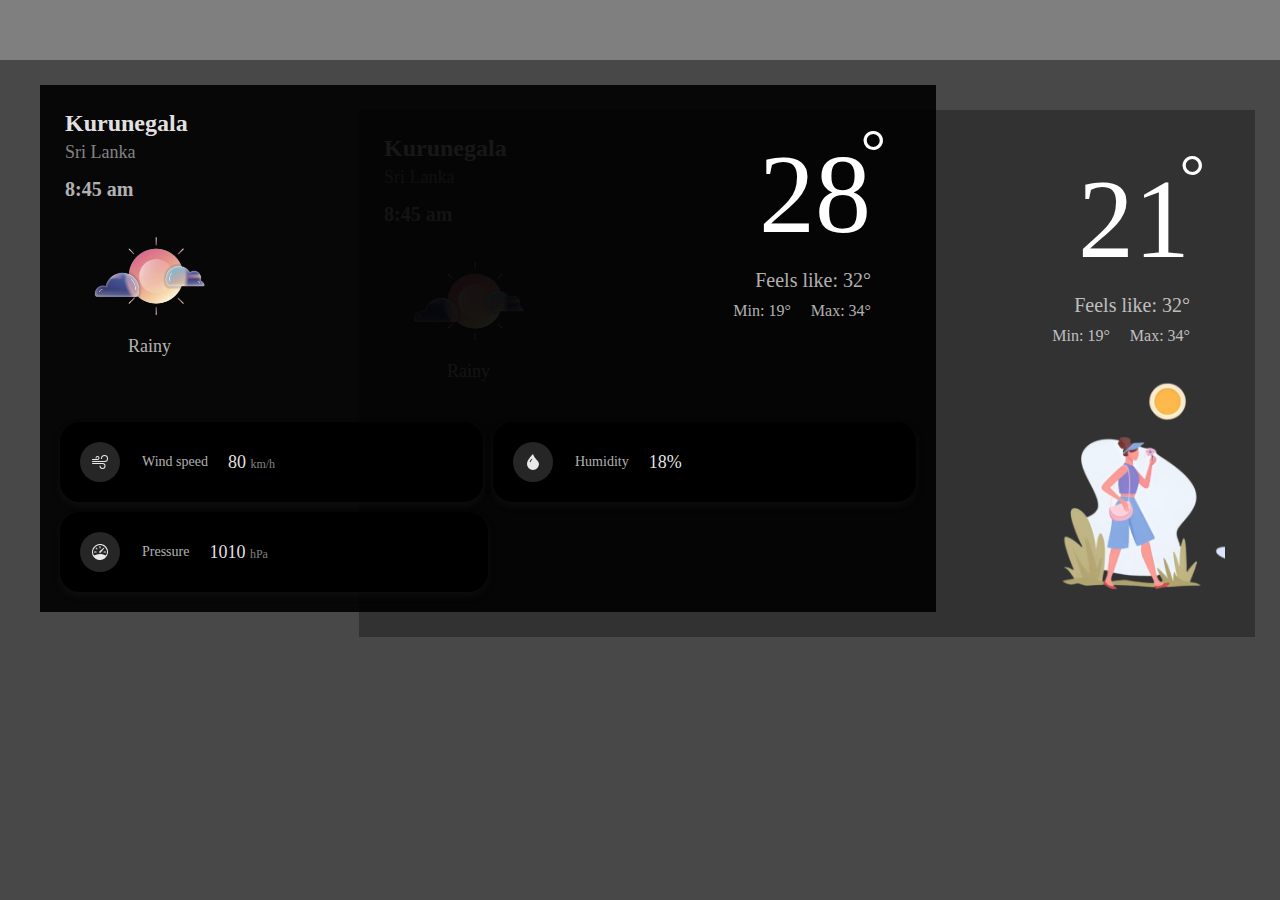
==== app.html @ a77a09a6 "file path for imgs" ====
<!DOCTYPE html>
<html lang="en">
<head>
  <meta charset="UTF-8">
  <meta name="viewport" content="width=device-width, initial-scale=1.0">
  <title>WeatherBond - weather together</title>
  <link rel="stylesheet" href="app.css">
</head>
<body>
  <section class="header">

  </section>

  <!-- the weather card section -->

  <section class="card-container">
    <div class="card" id="card-1">
        <div class="card-inner">
            <div class="card-top">
                <div class="card-top-left">
                    <div class="location">
                        <p class="city" id="city-name-1">Kurunegala</p>
                        <p class="country" id="country-name-1">Sri Lanka</p>
                    </div>
                    <div class="time" id="current-time-1">8:45 am</div>
                    <div class="weather-img">
                        <img id="weather-icon-1" src="weather-img/w-sunny.png" alt="Weather Icon">
                        <div class="weather-tag" id="weather-description-1">Rainy</div>
                    </div>
                </div>
                <div class="card-top-right">
                    <div class="temperature" id="temperature-1">28<span class="degree">&#176</span></div>
                    <div class="temp-feel-like" id="feels-like-1">Feels like:<span id="feels-like-temp-1"> 32&#176</span></div>
                    <div class="temp-min-max">
                        <span class="temp-min" id="temp-min-1">Min: 19&#176</span>
                        <span class="temp-max" id="temp-max-1">Max: 34&#176</span>
                    </div>
                </div>
            </div>
            <div class="card-bottom">
                <div class="bottom-top">
                    <div class="info-card" id="info-card-1-1">
                        <div class="info-svg">
                            <svg xmlns="http://www.w3.org/2000/svg" width="16" height="16" fill="currentColor" class="bi bi-wind" viewBox="0 0 16 16">
                                <path d="M12.5 2A2.5 2.5 0 0 0 10 4.5a.5.5 0 0 1-1 0A3.5 3.5 0 1 1 12.5 8H.5a.5.5 0 0 1 0-1h12a2.5 2.5 0 0 0 0-5m-7 1a1 1 0 0 0-1 1 .5.5 0 0 1-1 0 2 2 0 1 1 2 2h-5a.5.5 0 0 1 0-1h5a1 1 0 0 0 0-2M0 9.5A.5.5 0 0 1 .5 9h10.042a3 3 0 1 1-3 3 .5.5 0 0 1 1 0 2 2 0 1 0 2-2H.5a.5.5 0 0 1-.5-.5"/>
                            </svg>
                        </div>
                        <div class="info-content">
                            <span class="info-content-name">Wind speed</span>
                            <span class="info-content-value" id="wind-speed-1">80 <span class="little-text">km/h</span></span>
                        </div>
                    </div>
                    <div class="info-card" id="info-card-2-1">
                        <div class="info-svg">
                            <svg xmlns="http://www.w3.org/2000/svg" width="16" height="16" fill="currentColor" class="bi bi-droplet-fill" viewBox="0 0 16 16">
                                <path d="M8 16a6 6 0 0 0 6-6c0-1.655-1.122-2.904-2.432-4.362C10.254 4.176 8.75 2.503 8 0c0 0-6 5.686-6 10a6 6 0 0 0 6 6M6.646 4.646l.708.708c-.29.29-1.128 1.311-1.907 2.87l-.894-.448c.82-1.641 1.717-2.753 2.093-3.13"/>
                            </svg>
                        </div>
                        <div class="info-content">
                            <span class="info-content-name">Humidity</span>
                            <span class="info-content-value" id="humidity-1">18%</span>
                        </div>
                    </div>
                </div>
                <div class="bottom-bottom">
                    <div class="info-card" id="info-card-3-1">
                        <div class="info-svg">
                            <svg xmlns="http://www.w3.org/2000/svg" width="16" height="16" fill="currentColor" class="bi bi-speedometer" viewBox="0 0 16 16">
                                <path d="M8 2a.5.5 0 0 1 .5.5V4a.5.5 0 0 1-1 0V2.5A.5.5 0 0 1 8 2M3.732 3.732a.5.5 0 0 1 .707 0l.915.914a.5.5 0 1 1-.708.708l-.914-.915a.5.5 0 0 1 0-.707M2 8a.5.5 0 0 1 .5-.5h1.586a.5.5 0 0 1 0 1H2.5A.5.5 0 0 1 2 8m9.5 0a.5.5 0 0 1 .5-.5h1.5a.5.5 0 0 1 0 1H12a.5.5 0 0 1-.5-.5m.754-4.246a.39.39 0 0 0-.527-.02L7.547 7.31A.91.91 0 1 0 8.85 8.569l3.434-4.297a.39.39 0 0 0-.029-.518z"/>
                                <path fill-rule="evenodd" d="M6.664 15.889A8 8 0 1 1 9.336.11a8 8 0 0 1-2.672 15.78zm-4.665-4.283A11.95 11.95 0 0 1 8 10c2.186 0 4.236.585 6.001 1.606a7 7 0 1 0-12.002 0"/>
                            </svg>
                        </div>
                        <div class="info-content">
                            <span class="info-content-name">Pressure</span>
                            <span class="info-content-value" id="pressure-1">1010 <span class="little-text">hPa</span></span>
                        </div>
                    </div>
                </div>
            </div>
        </div>
    </div>
    
    <div class="card" id="card-2">
        <div class="card-inner">
            <div class="card-top">
                <div class="card-top-left">
                    <div class="location">
                        <p class="city" id="city-name-2">Kurunegala</p>
                        <p class="country" id="country-name-2">Sri Lanka</p>
                    </div>
                    <div class="time" id="current-time-2">8:45 am</div>
                    <div class="weather-img">
                        <img id="weather-icon-2" src="/weather-img/w-sunny.png" alt="Weather Icon">
                        <div class="weather-tag" id="weather-description-2">Rainy</div>
                    </div>
                </div>
                <div class="card-top-right">
                    <div class="temperature" id="temperature-2">21<span class="degree">&#176</span></div>
                    <div class="temp-feel-like" id="feels-like-2">Feels like: <span id="feels-like-temp-1"> 32&#176</span></div>
                    <div class="temp-min-max">
                        <span class="temp-min" id="temp-min-2">Min: 19&#176</span>
                        <span class="temp-max" id="temp-max-2">Max: 34&#176</span>
                    </div>
                </div>
            </div>
            <div class="card-person">
                <img src="/weather-img/g-sunny.png" alt="">
            </div>
        </div>
    </div>
</section>


<script src="app.js"></script>
</body>
</html>
---- app.css ----
*{
  margin: 0;
  padding: 0;
  box-sizing: border-box;
}

:root{
--white : white;
--white-400 : rgba(255, 255, 255, 0.9);
--white-300 :  rgba(255, 255, 255, 0.7);
--white-200 :  rgba(255, 255, 255, 0.5);
--white-100 :  rgba(255, 255, 255, 0.3);
--black : black;
--black-400 : rgba(0, 0, 0, 0.9);
--black-300 : rgba(0, 0, 0, 0.7);
--black-200 : rgba(0, 0, 0, 0.5);
--black-100 : rgba(0, 0, 0, 0.3);
--main-font: Arial, sans-serif;
--sec-font:"Montserrat" ,Arial;
--gender-pink :hsl(4, 75%, 80%);
--gender-bg-pink:#F8F1F7;
--gender-blue :hsl(235, 75%, 80%);
--gender-bg-blue:#F1F3F8; 
    
}

body{
  width: 100dvw;
  min-height: 100vh;
  background-color: #000000b7;   
  min-width: 360px;
  overflow-x: hidden;
  
}

.header{
  width: 100%;
  height: 60px;
  background-color: var(--white-100);

}

.card-container{
  height: 40%;
  width: 100%;
  padding: 25px;
  position: relative;
}

.card {
  width: 70%;
  height: auto;
  position: absolute;
  display: flex;
  flex-direction: column;
  background-size: cover;
  background-repeat: no-repeat;
  background-position: center;
}

#card-1 {
  background-color:var(--black-400);
  top: 25px;
  left: 40px;
  z-index: 2;
}

#card-2 {
  background-color: var(--black-100);
  top: 50px;
  left: calc(30% - 25px);
  z-index: 1;
}
.card-inner{
  width: 100%;
  height: 100%;
  display: flex;
  flex-direction: column;
  justify-content: flex-start;
  align-items: center;
  }

.card-top{
  padding: 25px;
  width: 100%;
  display: flex;
  flex-direction: row;
  justify-content: space-evenly;
}

.card-top-left{
  width: 50%;
  display: flex;
  flex-direction: column;
  gap: 15px;
  justify-content: flex-start;
  align-items: flex-start;
}

.location{
  width: 100%;
  display: flex;
  flex-direction: column;
  gap: 5px;
  justify-content: flex-start;
  align-items: flex-start;
}

.city{
  color: var(--white-400);
  font-size: 24px;
  font-weight: 700;
}

.country{
  color: var(--white-200);
  font-size: 18px;
  font-weight: 200;
}

.time{
  color: var(--white-300);
  font-size: 20px;
  font-weight: 700;
}

.weather-img{
  width: 40%;
  height: auto;
  display: flex;
  flex-direction: column;
  justify-content: center;
  padding: 20px 40px;
  gap: 20px;
  align-items:center;
  
}

.weather-tag{
  color: var(--white-300);
  font-size: 18px;
}

.weather-img > img{
  width: auto;
  height: 80px;
}


.card-top-right{  
  padding: 20px 40px;
  width: 50%;
  display: flex;
  flex-direction: column;
  gap: 10px;
  justify-content: flex-start;
  align-items: flex-end;
  gap: 10px;
}

.temperature{
  font-size: 7rem;
  color: var(--white);
}

.degree{
  position: absolute;
  top: 30px;
  right: 50px;
  font-size: 4rem;
}

.temp-feel-like{
  font-size: 20px;
  color: var(--white-300);
}

.temp-min-max{
  display: flex;
  flex-direction: row;
  justify-content: flex-end;
  gap: 20px;
  align-items: center;
  font-size: 16px;
  color: var(--white-300);
}

.card-bottom{
  width: 100%;
  padding: 20px;
  display: flex;
  flex-direction: column;
  gap: 10px;
  justify-content: space-evenly;
  align-items: center;
}

.bottom-top{
  width: 100%;
  display: flex;
  flex-direction: row;
  gap: 10px;
  justify-content: space-evenly;
  align-items: center;
}

.info-card{
  width: 50%;
  padding: 20px;
  background-color:black;
  border-radius: 20px;
  box-shadow: 0 4px 8px rgba(47, 47, 47, 0.192);
  display: flex;
  flex-direction: row;
  gap: 10px;
  align-items: center;
  justify-content: flex-start;
}

.info-svg{
  width: 40px;
    height: 40px;
    background-color: rgba(135, 133, 133, 0.288);
    box-shadow: 0 4px 8px rgba(0, 0, 0, 0.192);
    border-radius: 50%;
    display: flex;
    justify-content: center;
    align-items: center;
    margin-right: 12px;
}

.info-svg > svg{
  fill: var(--white-400);
}

.info-content{
  display: flex;
  flex-direction: row;
  justify-content: flex-start;
  align-items: center;
  gap: 20px;
  color: var(--white-300);
}

.info-content-name{
  font-size: 14px;
}

.little-text{
  font-size: 12px;
  align-self: flex-end;
  color: var(--white-200);
}

.info-content-value{
  font-size: 18px;
  color: var(--white-400);
}

.bottom-bottom{
  width: 100%;
  display: flex;
  flex-direction: row;
  gap: 10px;
  justify-content: start;
  align-items: center;
}

.card-person {
  height: 60%;
  width: 100%;
  height: 210px;
 
}

.card-person>img{
  height: 280px;
  position: absolute;
  bottom: 20px;
  right: 30px;
}

@media (max-width: 1000px) {
 
  #card-1 {
    left: 20px;
  }
  
  #card-2 {
    left: calc(30% - 20px);
  }

  .temperature {
    font-size: 6em; 
  }
  .degree{
    position: absolute;
    top: 35px;
    right: 55px;
    font-size: 3rem;
  }
 
}

@media (max-width: 760px) {
 
  #card-1 {
    left: 10px;
  }
  
  #card-2 {
    left: calc(30% - 10px);
  }

  .temperature {
    font-size: 6em; 
  }

  .info-card{
    justify-content: space-between;
    padding-right: 40px;
  }

  .info-content{
    flex-direction: column;
    gap: 10px;
    align-items: flex-end;
  }

  .card-person {
    height: 80%;
    width: 100%;
    height: 230px;
   
  }

  .card-person>img{
    height: 380px;
    position: absolute;
    bottom: -20px;
    right: 0;
  }

  .card-top-right{  
    padding: 20px;
  }

  .degree{
    position: absolute;
    top: 35px;
    right: 35px;
    font-size: 3rem;
  }


}

@media (max-width: 620px) {
 
  #card-1 {
    left: 10px;
  }
  
  #card-2 {
    left: calc(30% - 10px);
  }

  .temperature {
    font-size: 6em; 
  }

  .degree{
    top: 30px;
    right: 20px;
    font-size: 3rem;
  }

  .info-card{
    flex-direction: column;
    justify-content: center;
    align-items: center;
    padding: 20px;
  }

  .info-content{
    flex-direction: column;
    align-items: center;
    white-space: nowrap;         /* Prevents the text from wrapping */
    overflow: hidden;           /* Hides any overflowed text */
    text-overflow: ellipsis;  
  }

  .info-svg{
    width: 40px;
      height: 40px;
      margin: auto;
  }

  .card-person {
    height: 80%;
    width: 100%;
    height: 320px;
   
  }

  .card-person>img{
    height: 380px;
    position: absolute;
    bottom: -20px;
    right: -30px;
  }

  .card-top-right{  
    padding: 10px;
  }

  .temp-feel-like{
    font-size: 18px;
    color: var(--white-400);
  }
  
  .temp-min-max{
    flex-direction: column;
    justify-content: flex-end;
    gap: 0;
    align-items: center;
    font-size: 14px;
    color: var(--white-400);
  }
}

@media (max-width: 520px) {
 
  #card-1 {
    left: 10px;
  }
  
  #card-2 {
    left: calc(30% - 10px);
  }

  .temperature {
    font-size: 4.5em; 
  }

  .degree{
    top: 30px;
    right: 20px;
    font-size: 2.5rem;
  }
 

  .card-person {
    height: 80%;
    width: 100%;
    height: 180px;
   
  }

  .card-person>img{
    height: 300px;
    position: absolute;
    bottom: -20px;
    right: -20px;
  }

  .card-top-right{  
    padding: 10px;
  }

  .temp-feel-like{
    margin-right: -10px;
    display: flex;
    flex-direction: column;
    align-items: flex-end;
    font-size: 16px;
    color: var(--white-400);
  }
  
  .temp-min-max{
    margin-right: -10px;
    flex-direction: column;
    justify-content: flex-end;
    gap: 0;
    align-items: center;
    font-size: 14px;
    color: var(--white-300);
  }

  .card-top-left{
    margin-top: 20px;
  }
  
  .location{
    width: 100%;
    display: flex;
    flex-direction: column;
    gap: 5px;
    justify-content: flex-start;
    align-items: flex-start;
  }
  
  .city{
    color: var(--white-400);
    font-size: 18px;
    font-weight: 700;
  }
  
  .country{
    color: var(--white-200);
    font-size: 14px;
    font-weight: 200;
  }
  
  .time{
    color: var(--white-300);
    font-size: 18px;
    font-weight: 700;
  }

  .card-bottom {
    width: 100%;
    padding: 20px 20px 20px 10px;
    display: flex;
    flex-direction: row;
    gap: 10px;
    justify-content: space-between;
    align-items: flex-start;
  }
  
  .bottom-top,
  .bottom-bottom {
    display: flex;
    flex-direction: row;
    gap: 10px;
    justify-content: flex-start;
    align-items: flex-start;
  }

  .bottom-top{
    width: 66.6%;
  }

  .bottom-bottom{
    width: 33.3%;
  }
  
  .info-card {
    width: calc(50% - 5px); /* Adjust the width to fit two cards per row with a gap */
    
    background-color: black;
    border-radius: 20px;
    box-shadow: 0 4px 8px rgba(47, 47, 47, 0.192);
    display: flex;
    flex-direction: column;
    gap: 10px;
    align-items: center;
    justify-content: flex-start;
  }

#info-card-3-1{
  width: 100%;
}
  
  .info-svg {
    width: 40px;
    height: 40px;
    background-color: rgba(135, 133, 133, 0.288);
    box-shadow: 0 4px 8px rgba(0, 0, 0, 0.192);
    border-radius: 50%;
    display: flex;
    justify-content: center;
    align-items: center;
    margin-bottom: 10px;
  }
  
  .info-svg > svg {
    fill: var(--white-400);
  }
  
  .info-content {
    display: flex;
    flex-direction: column;
    justify-content: flex-start;
    align-items: center;
    gap: 10px;
    color: var(--white-300);
  }
  
  .info-content-name {
    font-size: 14px;
    display: none;
  }
  
  .little-text {
    font-size: 12px;
    align-self: center;
    color: var(--white-200);
  }
  
  .info-content-value {
    display: flex;
    flex-direction: column;
    align-items: center;
    font-size: 18px;
    color: var(--white-400);
  }
  
  
}
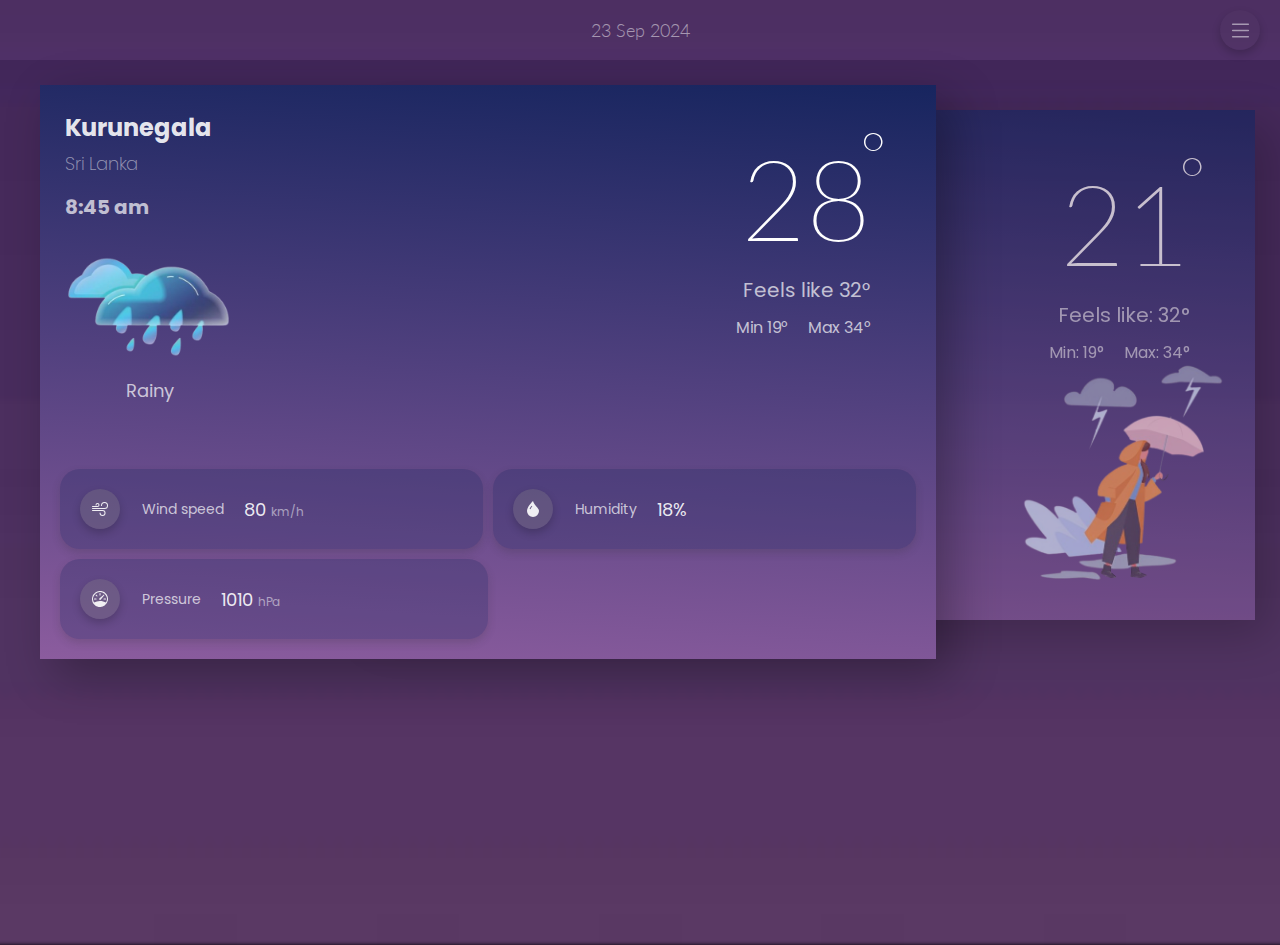
==== commit 4d4cf68a: "add colors for ui -- hard coded values" ====
--- a/app.html
+++ b/app.html
@@ -8,7 +8,12 @@
 </head>
 <body>
   <section class="header">
-
+    <div class="day" id="day">23 Sep 2024</div>
+    <div class="nav-btn">
+      <svg xmlns="http://www.w3.org/2000/svg" width="16" height="16" fill="currentColor" class="bi bi-list" viewBox="0 0 16 16">
+        <path fill-rule="evenodd" d="M2.5 12a.5.5 0 0 1 .5-.5h10a.5.5 0 0 1 0 1H3a.5.5 0 0 1-.5-.5m0-4a.5.5 0 0 1 .5-.5h10a.5.5 0 0 1 0 1H3a.5.5 0 0 1-.5-.5m0-4a.5.5 0 0 1 .5-.5h10a.5.5 0 0 1 0 1H3a.5.5 0 0 1-.5-.5"/>
+      </svg>
+    </div>
   </section>
 
   <!-- the weather card section -->
@@ -24,16 +29,16 @@
                     </div>
                     <div class="time" id="current-time-1">8:45 am</div>
                     <div class="weather-img">
-                        <img id="weather-icon-1" src="weather-img/w-sunny.png" alt="Weather Icon">
+                        <img id="weather-icon-1" src="weather-img/w-rainy.png" alt="Weather Icon">
                         <div class="weather-tag" id="weather-description-1">Rainy</div>
                     </div>
                 </div>
                 <div class="card-top-right">
                     <div class="temperature" id="temperature-1">28<span class="degree">&#176</span></div>
-                    <div class="temp-feel-like" id="feels-like-1">Feels like:<span id="feels-like-temp-1"> 32&#176</span></div>
+                    <div class="temp-feel-like" id="feels-like-1">Feels like <span id="feels-like-temp-1"> 32&#176</span></div>
                     <div class="temp-min-max">
-                        <span class="temp-min" id="temp-min-1">Min: 19&#176</span>
-                        <span class="temp-max" id="temp-max-1">Max: 34&#176</span>
+                        <span class="temp-min" id="temp-min-1">Min 19&#176</span>
+                        <span class="temp-max" id="temp-max-1">Max 34&#176</span>
                     </div>
                 </div>
             </div>
@@ -83,18 +88,18 @@
     <div class="card" id="card-2">
         <div class="card-inner">
             <div class="card-top">
-                <div class="card-top-left">
+                <div class="card-top-left" id="card-top-left-2">
                     <div class="location">
                         <p class="city" id="city-name-2">Kurunegala</p>
                         <p class="country" id="country-name-2">Sri Lanka</p>
                     </div>
                     <div class="time" id="current-time-2">8:45 am</div>
                     <div class="weather-img">
-                        <img id="weather-icon-2" src="/weather-img/w-sunny.png" alt="Weather Icon">
+                        <img id="weather-icon-2" src="weather-img/w-snow.png" alt="Weather Icon">
                         <div class="weather-tag" id="weather-description-2">Rainy</div>
                     </div>
                 </div>
-                <div class="card-top-right">
+                <div class="card-top-right" id="card-top-right-2">
                     <div class="temperature" id="temperature-2">21<span class="degree">&#176</span></div>
                     <div class="temp-feel-like" id="feels-like-2">Feels like: <span id="feels-like-temp-1"> 32&#176</span></div>
                     <div class="temp-min-max">
@@ -104,7 +109,7 @@
                 </div>
             </div>
             <div class="card-person">
-                <img src="/weather-img/g-sunny.png" alt="">
+                <img src="/weather-img/g-storm.png" alt="">
             </div>
         </div>
     </div>
@@ -113,4 +118,4 @@
 
 <script src="app.js"></script>
 </body>
-</html>
+</html>--- a/app.css
+++ b/app.css
@@ -1,3 +1,6 @@
+@import url("https://fonts.googleapis.com/css2?family=Lato:wght@200;300;400&display=swap");
+@import url("https://fonts.googleapis.com/css2?family=Poppins:wght@300;400;700;900&display=swap");
+
 *{
   margin: 0;
   padding: 0;
@@ -15,8 +18,8 @@
 --black-300 : rgba(0, 0, 0, 0.7);
 --black-200 : rgba(0, 0, 0, 0.5);
 --black-100 : rgba(0, 0, 0, 0.3);
---main-font: Arial, sans-serif;
---sec-font:"Montserrat" ,Arial;
+--main-font: 'Poppins', sans-serif;
+--sec-font:"Lato" ,Arial;
 --gender-pink :hsl(4, 75%, 80%);
 --gender-bg-pink:#F8F1F7;
 --gender-blue :hsl(235, 75%, 80%);
@@ -25,19 +28,71 @@
 }
 
 body{
+  position: relative;
   width: 100dvw;
   min-height: 100vh;
-  background-color: #000000b7;   
+  background-color: black;
   min-width: 360px;
   overflow-x: hidden;
-  
+  font-family: var(--main-font);
+ 
+}
+
+body::before {
+  content: "";
+  position: absolute;
+  top: 0;
+  left: 0;
+  width: 100%;
+  height: 100%;
+  background-repeat: no-repeat;
+  background-size: cover; /* Ensures the image covers the entire background */
+  background-position: center; /* Centers the background image */
+  background-attachment: fixed;
+  background-image: url('weather-img/bg.jpg');
+  filter: blur(2px); /* Adjust the blur level as needed */
+  z-index: -1; /* Places the background behind the content */
+  transform: scale(1.1); /* Prevents edges from becoming visible due to blur */
 }
 
 .header{
   width: 100%;
   height: 60px;
-  background-color: var(--white-100);
-
+  background-color: #a670bb25 ;
+  display: flex;
+  flex-direction: row;
+  justify-content:center;
+  align-items: center;
+  padding-inline: 20px;
+
+}
+
+.day{
+  font-size: 18px;
+  font-family: var(--sec-font);
+  color: var(--white-200);
+  font-weight: 300;
+}
+
+.nav-btn{
+  position: absolute;
+  top: 10px;
+  right: 20px;
+  width: 40px;
+  height: 40px;
+  background-color: rgba(135, 133, 133, 0.036);
+  box-shadow: 0 4px 8px rgba(0, 0, 0, 0.192);
+  border-radius: 50%;
+  display: flex;
+  justify-content: center;
+  align-items: center;
+  cursor: pointer;
+}
+
+.nav-btn>svg{
+  fill: var(--white-200);
+  width:25px;
+  height: auto;
 }
 
 .card-container{
@@ -54,15 +109,22 @@
   display: flex;
   flex-direction: column;
   background-size: cover;
+  background: linear-gradient(184deg, #17255F 0%, #8B5C9E 100%);
   background-repeat: no-repeat;
   background-position: center;
+  box-shadow: 15px 15px 45px rgba(0, 0, 0, 0.3);
 }
 
 #card-1 {
-  background-color:var(--black-400);
+  background-color:var(--black-200);
   top: 25px;
   left: 40px;
   z-index: 2;
+ 
+}
+
+#card-top-left-2{
+ display: none;
 }
 
 #card-2 {
@@ -70,6 +132,7 @@
   top: 50px;
   left: calc(30% - 25px);
   z-index: 1;
+  opacity: 0.7;
 }
 .card-inner{
   width: 100%;
@@ -143,7 +206,7 @@
 
 .weather-img > img{
   width: auto;
-  height: 80px;
+  height: 100px;
 }
 
 
@@ -158,9 +221,15 @@
   gap: 10px;
 }
 
+#card-top-right-2{
+ width: 100%;
+}
+
 .temperature{
   font-size: 7rem;
   color: var(--white);
+  font-family: var(--sec-font);
+  font-weight: 200;
 }
 
 .degree{
@@ -207,8 +276,8 @@
 .info-card{
   width: 50%;
   padding: 20px;
-  background-color:black;
   border-radius: 20px;
+  background-color: #1b285d47;
   box-shadow: 0 4px 8px rgba(47, 47, 47, 0.192);
   display: flex;
   flex-direction: row;
@@ -440,7 +509,7 @@
   }
 
   .temperature {
-    font-size: 4.5em; 
+    font-size: 5em; 
   }
 
   .degree{
@@ -453,7 +522,7 @@
   .card-person {
     height: 80%;
     width: 100%;
-    height: 180px;
+    height: 260px;
    
   }
 
@@ -469,16 +538,17 @@
   }
 
   .temp-feel-like{
-    margin-right: -10px;
-    display: flex;
-    flex-direction: column;
+    margin-right: -5px;
+    display: flex;
+    flex-direction: row;
+    gap: 8px;
     align-items: flex-end;
     font-size: 16px;
     color: var(--white-400);
   }
   
   .temp-min-max{
-    margin-right: -10px;
+    margin-right: -5px;
     flex-direction: column;
     justify-content: flex-end;
     gap: 0;
@@ -520,7 +590,7 @@
 
   .card-bottom {
     width: 100%;
-    padding: 20px 20px 20px 10px;
+    padding: 10px 20px 10px 10px;
     display: flex;
     flex-direction: row;
     gap: 10px;
@@ -547,8 +617,7 @@
   
   .info-card {
     width: calc(50% - 5px); /* Adjust the width to fit two cards per row with a gap */
-    
-    background-color: black;
+    flex-grow: 1;
     border-radius: 20px;
     box-shadow: 0 4px 8px rgba(47, 47, 47, 0.192);
     display: flex;
@@ -584,7 +653,8 @@
     justify-content: flex-start;
     align-items: center;
     gap: 10px;
-    color: var(--white-300);
+    color: var(--white-300);    
+    font-size: 14px;
   }
   
   .info-content-name {
@@ -608,3 +678,39 @@
   
   
 }
+
+@media (max-width: 420px) {
+  .temp-feel-like{
+    margin-right: -5px;
+    display: flex;
+    flex-direction: column;
+    gap: 0;
+    align-items: flex-end;
+    font-size: 16px;
+    color: var(--white-400);
+  }
+
+  .city{
+    color: var(--white-400);
+    font-size: 16px;
+    font-weight: 700;
+  }
+  
+  .country{
+    color: var(--white-200);
+    font-size: 12px;
+    font-weight: 200;
+  }
+  
+  .time{
+    color: var(--white-300);
+    font-size: 16px;
+    font-weight: 700;
+  }
+
+  .temperature{
+    font-size: 4rem;
+  }
+
+
+}
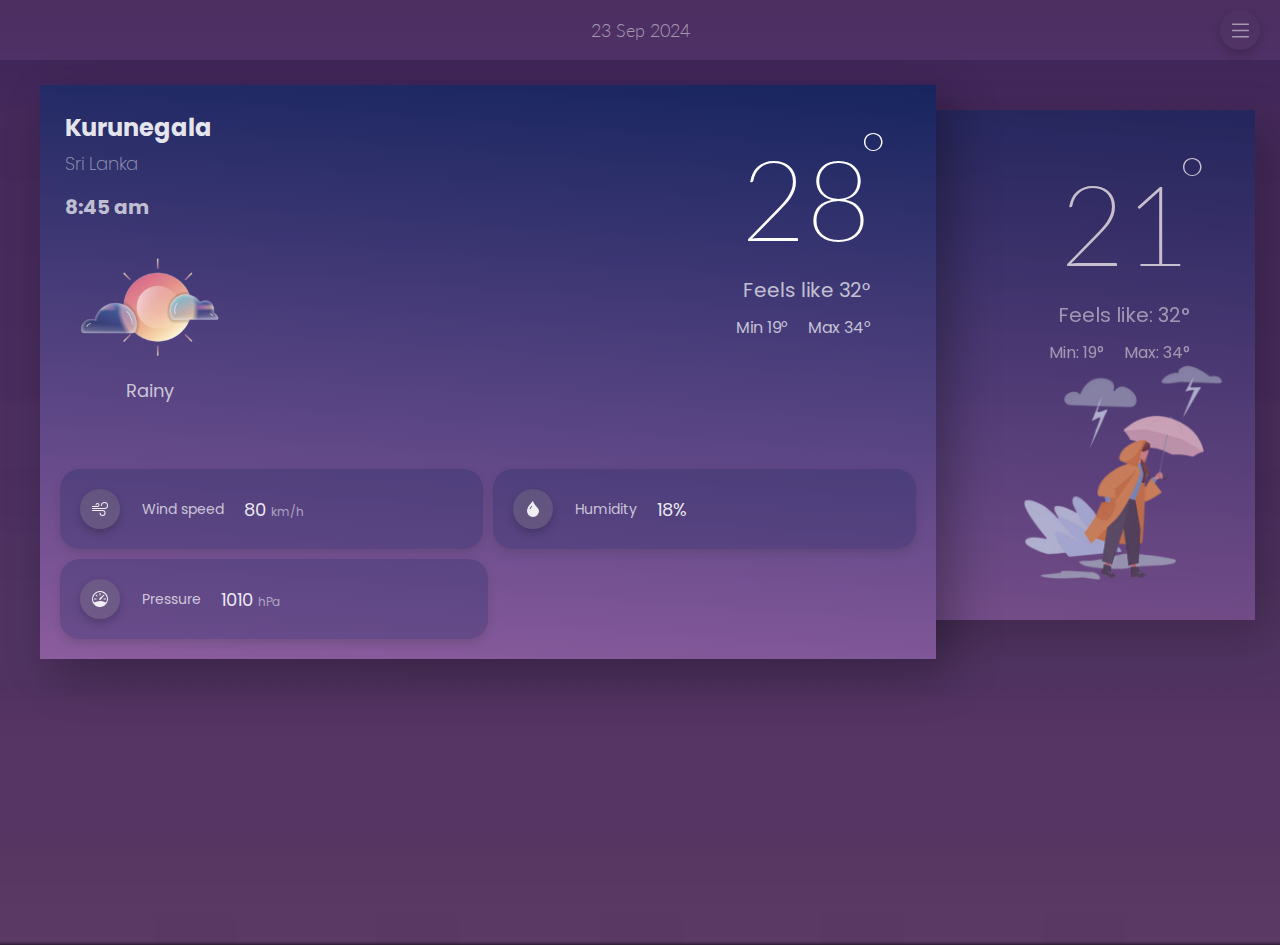
==== commit 82641559: "Merge branch 'google-map-API-in' of github.com:Mithula-cbw/WeatherBond into google-map-API-in" ====
--- a/app.html
+++ b/app.html
@@ -29,7 +29,7 @@
                     </div>
                     <div class="time" id="current-time-1">8:45 am</div>
                     <div class="weather-img">
-                        <img id="weather-icon-1" src="weather-img/w-rainy.png" alt="Weather Icon">
+                        <img id="weather-icon-1" src="weather-img/w-sunny.png" alt="Weather Icon">
                         <div class="weather-tag" id="weather-description-1">Rainy</div>
                     </div>
                 </div>
@@ -118,4 +118,4 @@
 
 <script src="app.js"></script>
 </body>
-</html>+</html>
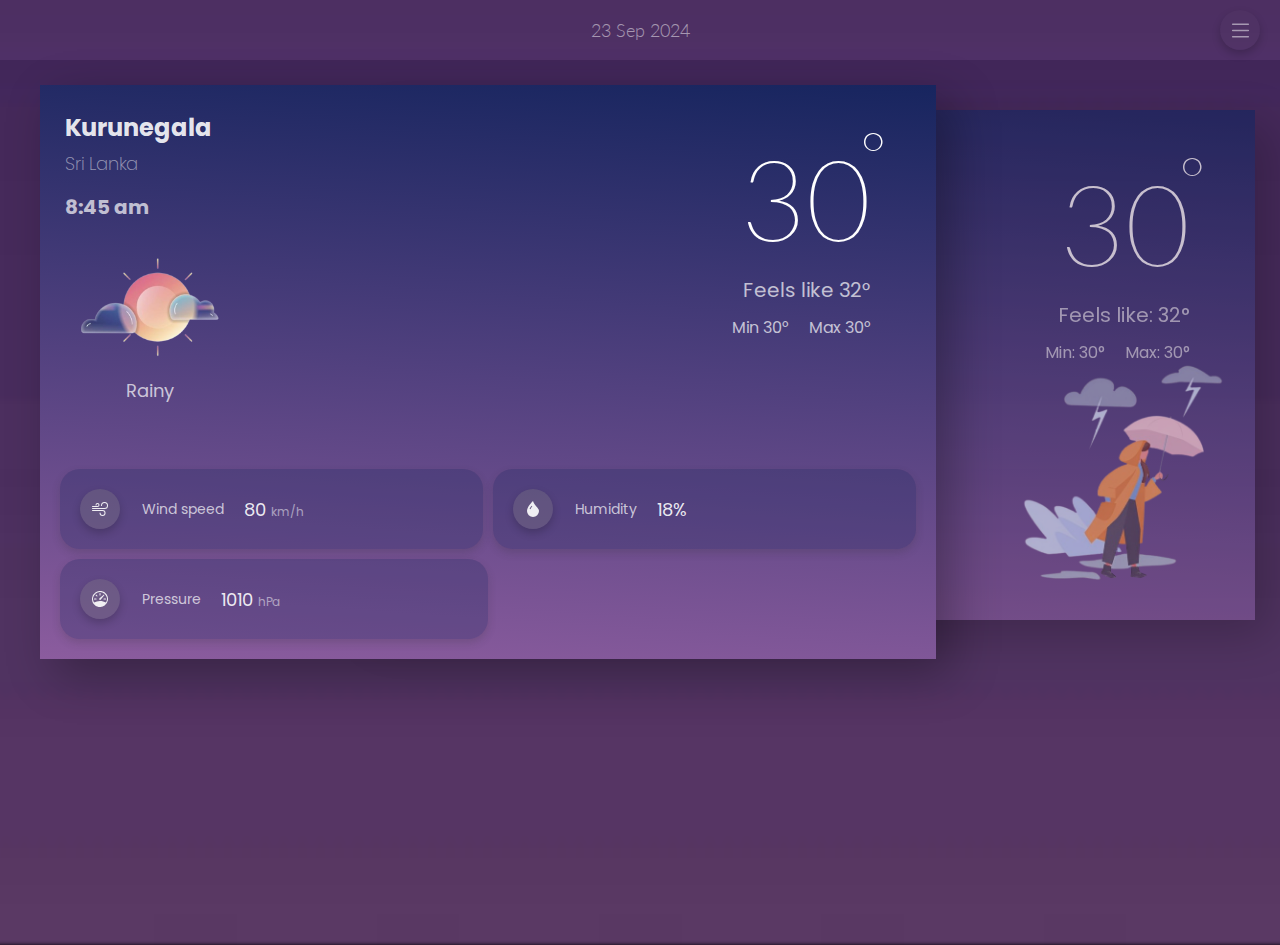
==== commit d2b41eb9: "add fetching from open weather api" ====
--- a/app.html
+++ b/app.html
@@ -34,11 +34,11 @@
                     </div>
                 </div>
                 <div class="card-top-right">
-                    <div class="temperature" id="temperature-1">28<span class="degree">&#176</span></div>
+                    <div class="temperature" id="temperature-1">30<span class="degree">&#176</span></div>
                     <div class="temp-feel-like" id="feels-like-1">Feels like <span id="feels-like-temp-1"> 32&#176</span></div>
                     <div class="temp-min-max">
-                        <span class="temp-min" id="temp-min-1">Min 19&#176</span>
-                        <span class="temp-max" id="temp-max-1">Max 34&#176</span>
+                        <span class="temp-min" id="temp-min-1">Min 30&#176</span>
+                        <span class="temp-max" id="temp-max-1">Max 30&#176</span>
                     </div>
                 </div>
             </div>
@@ -100,11 +100,11 @@
                     </div>
                 </div>
                 <div class="card-top-right" id="card-top-right-2">
-                    <div class="temperature" id="temperature-2">21<span class="degree">&#176</span></div>
+                    <div class="temperature" id="temperature-2">30<span class="degree">&#176</span></div>
                     <div class="temp-feel-like" id="feels-like-2">Feels like: <span id="feels-like-temp-1"> 32&#176</span></div>
                     <div class="temp-min-max">
-                        <span class="temp-min" id="temp-min-2">Min: 19&#176</span>
-                        <span class="temp-max" id="temp-max-2">Max: 34&#176</span>
+                        <span class="temp-min" id="temp-min-2">Min: 30&#176</span>
+                        <span class="temp-max" id="temp-max-2">Max: 30&#176</span>
                     </div>
                 </div>
             </div>
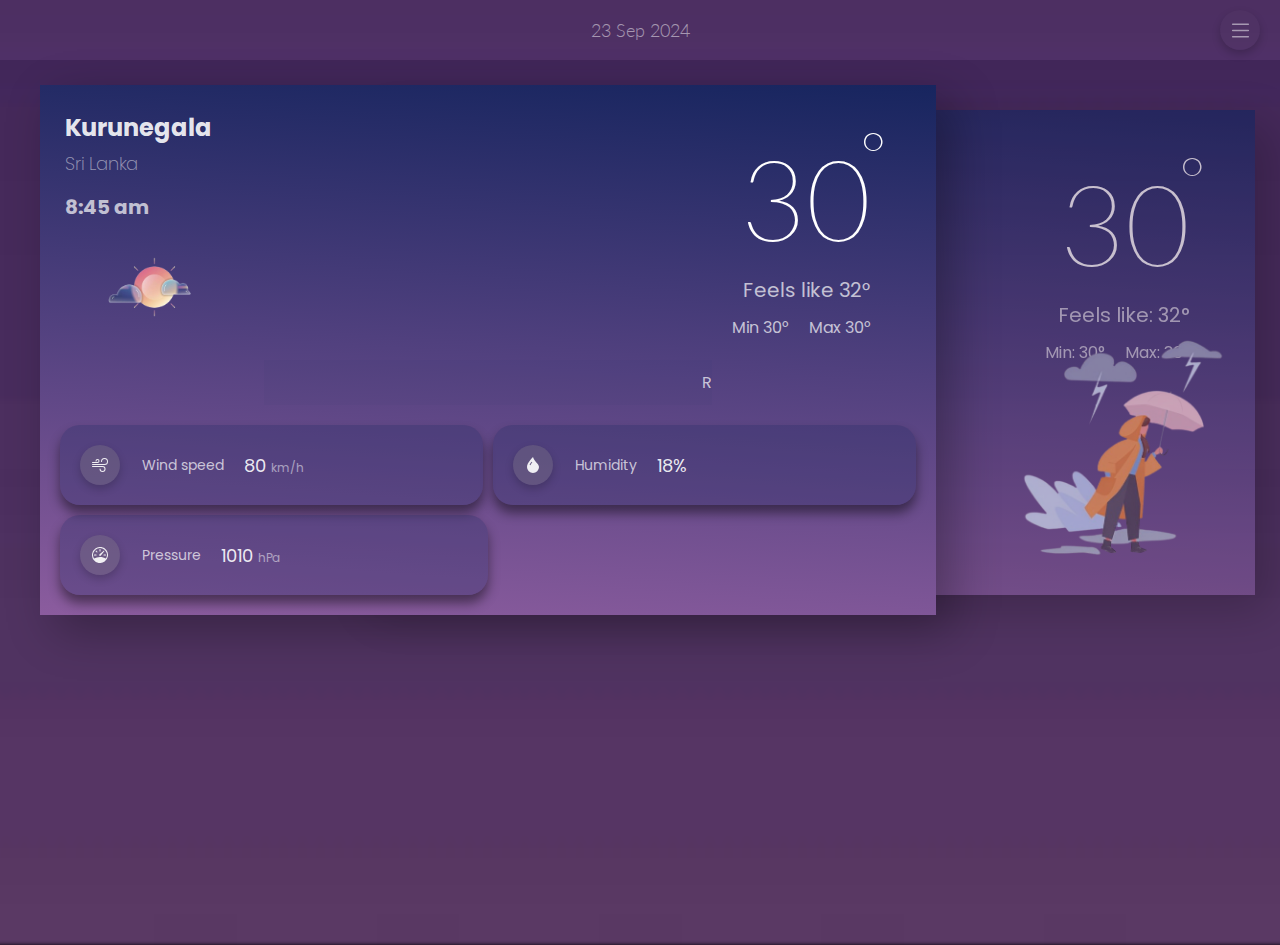
==== commit 8f686131: "card is showing weather data. card swapping functional - clock is not" ====
--- a/app.html
+++ b/app.html
@@ -19,7 +19,7 @@
   <!-- the weather card section -->
 
   <section class="card-container">
-    <div class="card" id="card-1">
+    <div class="card top person-one" id="card-1">
         <div class="card-inner">
             <div class="card-top">
                 <div class="card-top-left">
@@ -30,11 +30,10 @@
                     <div class="time" id="current-time-1">8:45 am</div>
                     <div class="weather-img">
                         <img id="weather-icon-1" src="weather-img/w-sunny.png" alt="Weather Icon">
-                        <div class="weather-tag" id="weather-description-1">Rainy</div>
                     </div>
                 </div>
                 <div class="card-top-right">
-                    <div class="temperature" id="temperature-1">30<span class="degree">&#176</span></div>
+                    <div class="temperature" id="temperature-1"><span>30</span><span class="degree">&#176</span></div>
                     <div class="temp-feel-like" id="feels-like-1">Feels like <span id="feels-like-temp-1"> 32&#176</span></div>
                     <div class="temp-min-max">
                         <span class="temp-min" id="temp-min-1">Min 30&#176</span>
@@ -42,6 +41,7 @@
                     </div>
                 </div>
             </div>
+            <div class="weather-tag" id="weather-description-1"><div class="scrolling-text">Rainy</div></div>
             <div class="card-bottom">
                 <div class="bottom-top">
                     <div class="info-card" id="info-card-1-1">
@@ -88,17 +88,6 @@
     <div class="card" id="card-2">
         <div class="card-inner">
             <div class="card-top">
-                <div class="card-top-left" id="card-top-left-2">
-                    <div class="location">
-                        <p class="city" id="city-name-2">Kurunegala</p>
-                        <p class="country" id="country-name-2">Sri Lanka</p>
-                    </div>
-                    <div class="time" id="current-time-2">8:45 am</div>
-                    <div class="weather-img">
-                        <img id="weather-icon-2" src="weather-img/w-snow.png" alt="Weather Icon">
-                        <div class="weather-tag" id="weather-description-2">Rainy</div>
-                    </div>
-                </div>
                 <div class="card-top-right" id="card-top-right-2">
                     <div class="temperature" id="temperature-2">30<span class="degree">&#176</span></div>
                     <div class="temp-feel-like" id="feels-like-2">Feels like: <span id="feels-like-temp-1"> 32&#176</span></div>
--- a/app.css
+++ b/app.css
@@ -145,6 +145,7 @@
 
 .card-top{
   padding: 25px;
+  padding-bottom: 0;
   width: 100%;
   display: flex;
   flex-direction: row;
@@ -201,12 +202,26 @@
 
 .weather-tag{
   color: var(--white-300);
-  font-size: 18px;
+  font-size: 16px;
+  width: 50%;
+  background-color: #1b285d0a;
+  text-align: center;
+  padding: 10px;
+  overflow: hidden;
+  white-space: nowrap;
+
+}
+
+.scrolling-text {
+  display: inline-block;
+  padding-left: 100%;
+  text-align: left;
+  animation: scrollText 8s linear infinite;
 }
 
 .weather-img > img{
   width: auto;
-  height: 100px;
+  height: 60px;
 }
 
 
@@ -278,7 +293,7 @@
   padding: 20px;
   border-radius: 20px;
   background-color: #1b285d47;
-  box-shadow: 0 4px 8px rgba(47, 47, 47, 0.192);
+  box-shadow: 0 8px 12px rgba(0, 0, 0, 0.455);
   display: flex;
   flex-direction: row;
   gap: 10px;
@@ -522,12 +537,12 @@
   .card-person {
     height: 80%;
     width: 100%;
+    height: 220px;
+   
+  }
+
+  .card-person>img{
     height: 260px;
-   
-  }
-
-  .card-person>img{
-    height: 300px;
     position: absolute;
     bottom: -20px;
     right: -20px;
@@ -619,7 +634,7 @@
     width: calc(50% - 5px); /* Adjust the width to fit two cards per row with a gap */
     flex-grow: 1;
     border-radius: 20px;
-    box-shadow: 0 4px 8px rgba(47, 47, 47, 0.192);
+    box-shadow: 0 8px 12px rgba(47, 47, 47, 0.192);
     display: flex;
     flex-direction: column;
     gap: 10px;
@@ -635,7 +650,7 @@
     width: 40px;
     height: 40px;
     background-color: rgba(135, 133, 133, 0.288);
-    box-shadow: 0 4px 8px rgba(0, 0, 0, 0.192);
+    box-shadow: 0 8px 12px rgba(0, 0, 0, 0.192);
     border-radius: 50%;
     display: flex;
     justify-content: center;
@@ -714,3 +729,13 @@
 
 
 }
+
+
+@keyframes scrollText {
+  0% {
+    transform: translateX(100%);
+  }
+  100% {
+    transform: translateX(-100%);
+  }
+}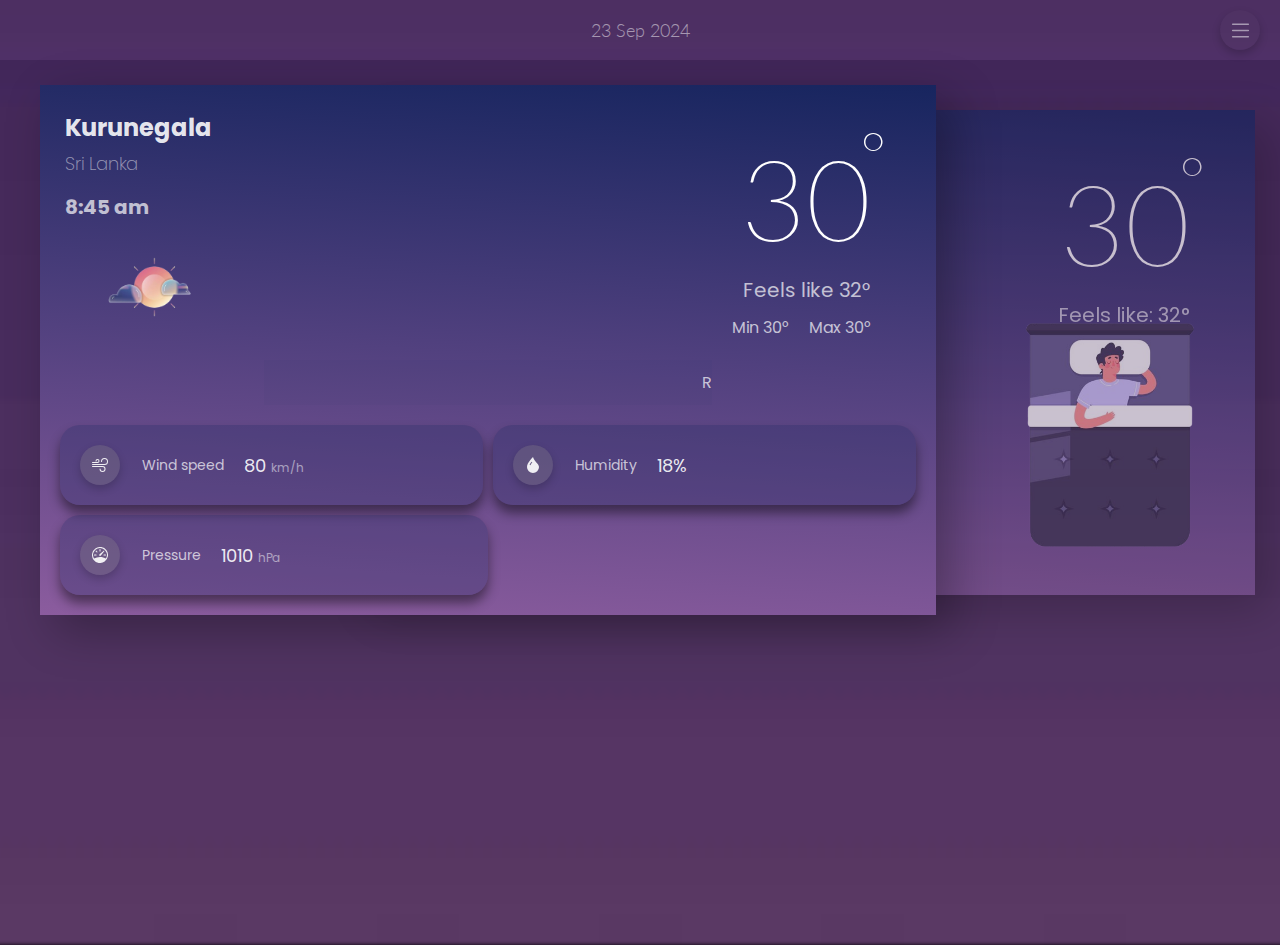
==== commit ae816961: "time working" ====
--- a/app.html
+++ b/app.html
@@ -98,7 +98,7 @@
                 </div>
             </div>
             <div class="card-person">
-                <img src="/weather-img/g-storm.png" alt="">
+                <img src="/weather-img/b-night.png">
             </div>
         </div>
     </div>
--- a/app.css
+++ b/app.css
@@ -120,6 +120,7 @@
   top: 25px;
   left: 40px;
   z-index: 2;
+  animation: float 5s ease-in-out infinite;
  
 }
 
@@ -587,13 +588,13 @@
   
   .city{
     color: var(--white-400);
-    font-size: 18px;
+    font-size: 20px;
     font-weight: 700;
   }
   
   .country{
     color: var(--white-200);
-    font-size: 14px;
+    font-size: 16px;
     font-weight: 200;
   }
   
@@ -738,4 +739,13 @@
   100% {
     transform: translateX(-100%);
   }
+}
+
+@keyframes float {
+  0%, 100% {
+      transform: translateY(0);
+  }
+  50% {
+      transform: translateY(-5px);
+  }
 }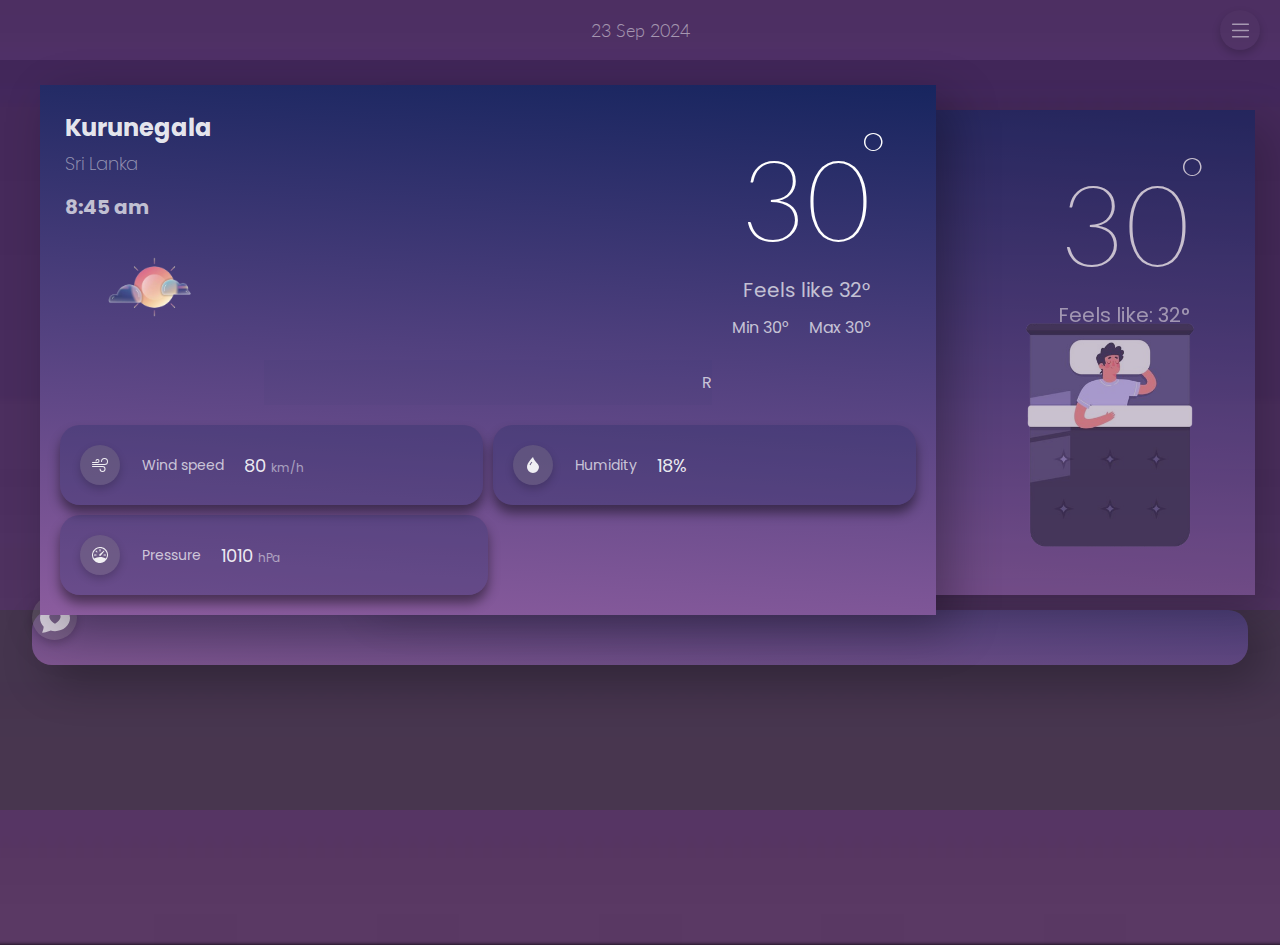
==== commit 5d2297d8: "working clocks and suggest tips" ====
--- a/app.html
+++ b/app.html
@@ -98,13 +98,23 @@
                 </div>
             </div>
             <div class="card-person">
-                <img src="/weather-img/b-night.png">
+                <img id="card-person" src="weather-img/b-night.png">
             </div>
         </div>
     </div>
 </section>
 
+<section class="tips">
+    <div class="tip-container">
+        <div id="tip-svg" class="info-svg"><svg xmlns="http://www.w3.org/2000/svg" width="16" height="16" fill="currentColor" class="bi bi-chat-heart-fill" viewBox="0 0 16 16">
+            <path d="M8 15c4.418 0 8-3.134 8-7s-3.582-7-8-7-8 3.134-8 7c0 1.76.743 3.37 1.97 4.6-.097 1.016-.417 2.13-.771 2.966-.079.186.074.394.273.362 2.256-.37 3.597-.938 4.18-1.234A9 9 0 0 0 8 15m0-9.007c1.664-1.711 5.825 1.283 0 5.132-5.825-3.85-1.664-6.843 0-5.132"/>
+          </svg></div>
+        <div class="tip-content" id="tip-content"></div>
+    </div>
+</section>
 
 <script src="app.js"></script>
+
+
 </body>
 </html>
--- a/app.css
+++ b/app.css
@@ -1,6 +1,6 @@
 @import url("https://fonts.googleapis.com/css2?family=Lato:wght@200;300;400&display=swap");
 @import url("https://fonts.googleapis.com/css2?family=Poppins:wght@300;400;700;900&display=swap");
-
+@import url('https://fonts.googleapis.com/css2?family=Playpen+Sans:wght@100..800&display=swap');
 *{
   margin: 0;
   padding: 0;
@@ -24,6 +24,7 @@
 --gender-bg-pink:#F8F1F7;
 --gender-blue :hsl(235, 75%, 80%);
 --gender-bg-blue:#F1F3F8; 
+--bubble-color: #1b285d47;
     
 }
 
@@ -293,7 +294,7 @@
   width: 50%;
   padding: 20px;
   border-radius: 20px;
-  background-color: #1b285d47;
+  background-color:var(--bubble-color);
   box-shadow: 0 8px 12px rgba(0, 0, 0, 0.455);
   display: flex;
   flex-direction: row;
@@ -365,6 +366,54 @@
   right: 30px;
 }
 
+.tips{
+ margin-top: 500px;
+ width: 100%;
+ min-height: 200px;
+ background-color: rgba(57, 57, 57, 0.463);
+ display: block;
+}
+
+.tip-container{
+  position: relative;
+  width: 95%;
+  margin: auto;
+  background: linear-gradient(184deg, #17255fe1 -90%, #8b5c9ecc 100%);
+  box-shadow: 15px 15px 45px rgba(0, 0, 0, 0.3);
+  border-radius: 20px;
+  display: flex;
+  flex-direction: row;
+  padding-top: 35px;
+  padding-inline: 25px;
+  padding-bottom: 20px;
+  justify-content: center;
+  align-items: center;
+  color: var(--white-300);
+}
+
+#tip-svg{
+  position: absolute;
+  width: 45px;
+  height: 45px;
+  border-radius: 50%;
+  top: -15px;
+  left: 0;
+}
+
+#tip-svg > svg{
+  width: 30px;
+  height: 30px;
+  fill: var(--white-300);
+}
+
+.tip-content{
+  width: 100%;
+  text-align: center;
+  font-family:'Playpen Sans';
+  font-weight: 400;
+  font-size: 15px;
+}
+
 @media (max-width: 1000px) {
  
   #card-1 {
@@ -538,7 +587,7 @@
   .card-person {
     height: 80%;
     width: 100%;
-    height: 220px;
+    min-height: 240px;
    
   }
 
@@ -546,7 +595,8 @@
     height: 260px;
     position: absolute;
     bottom: -20px;
-    right: -20px;
+    right: 0;
+    opacity: 0.8;
   }
 
   .card-top-right{  
